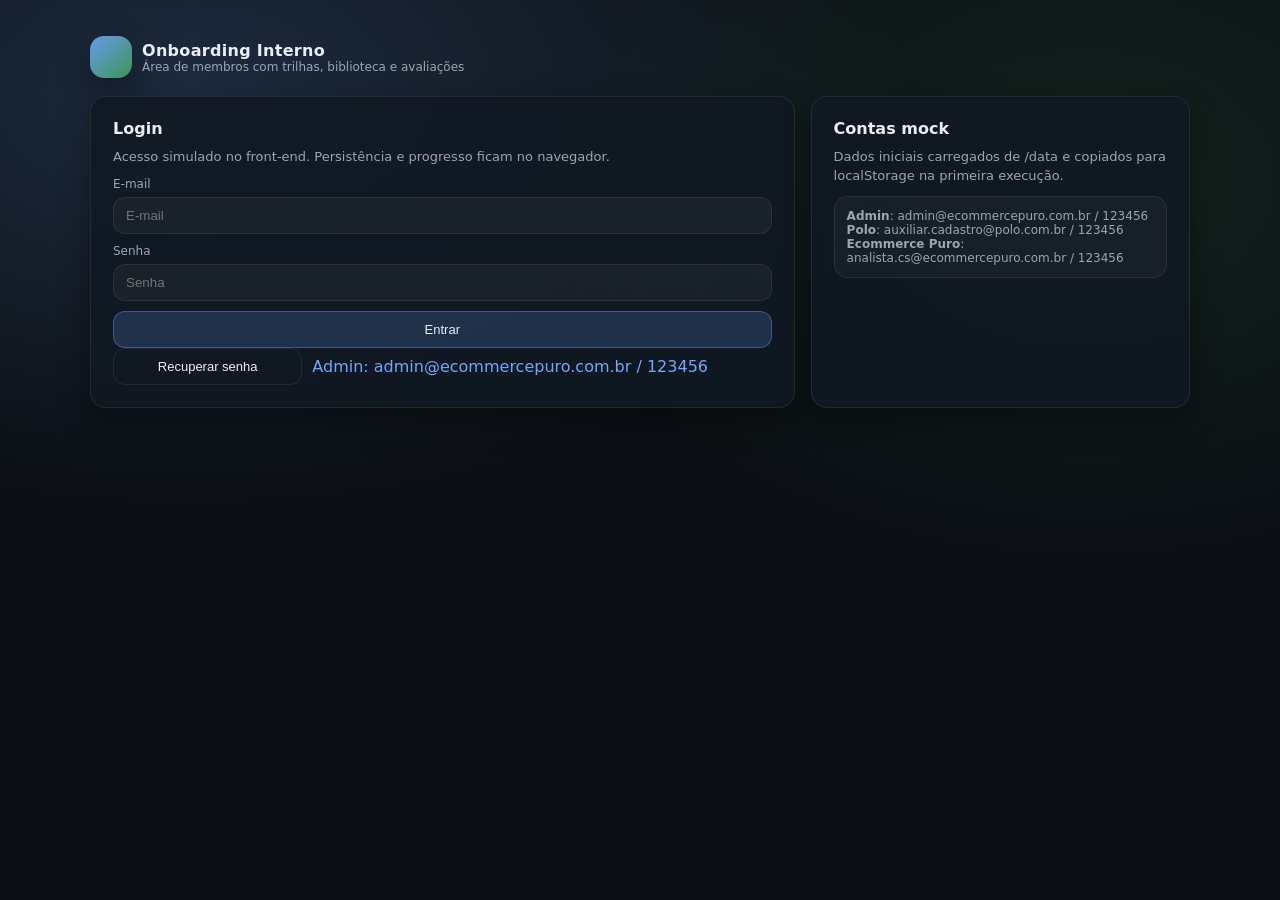
==== admin.html @ 1e60ab67 "primeira versão - onboarding" ====
<!doctype html>
<html lang="pt-br">
<head>
  <meta charset="utf-8" />
  <meta name="viewport" content="width=device-width,initial-scale=1" />
  <title>Onboarding Interno - Admin</title>
  <link rel="stylesheet" href="./assets/css/styles.css" />
</head>
<body>
  <div id="app" class="app"></div>

  <script type="module">
    import { ensureSeed } from "./assets/js/seed.js";
    import { bootAdmin } from "./assets/js/admin.js";

    await ensureSeed();
    bootAdmin(document.getElementById("app"));
  </script>
</body>
</html>
---- assets/css/styles.css ----
:root{
  --bg:#0b0f14;
  --card:#111823;
  --muted:#9aa6b2;
  --text:#e8eef5;
  --accent:#6ea8fe;
  --danger:#ff6b6b;
  --ok:#51cf66;
  --border:rgba(255,255,255,.08);
  --shadow: 0 12px 30px rgba(0,0,0,.35);
  --radius:16px;
  --pad:16px;
  --pad2:22px;
  --max:1100px;
  --font: ui-sans-serif, system-ui, -apple-system, Segoe UI, Roboto, Helvetica, Arial;
}

*{ box-sizing:border-box; }
html,body{ height:100%; }
body{
  margin:0;
  font-family:var(--font);
  color:var(--text);
  background: radial-gradient(1200px 700px at 15% 10%, rgba(110,168,254,.18), transparent 60%),
              radial-gradient(1000px 700px at 85% 20%, rgba(81,207,102,.10), transparent 55%),
              var(--bg);
}

a{ color:var(--accent); text-decoration:none; }
a:hover{ text-decoration:underline; }

.app{
  min-height:100%;
  padding:24px 16px 48px;
}

.container{
  max-width:var(--max);
  margin:0 auto;
}

.topbar{
  display:flex;
  align-items:center;
  justify-content:space-between;
  gap:12px;
  padding:12px 0 18px;
}

.brand{
  display:flex;
  align-items:center;
  gap:10px;
}
.logo{
  width:42px;height:42px;border-radius:14px;
  background: linear-gradient(135deg, rgba(110,168,254,.9), rgba(81,207,102,.65));
  box-shadow: var(--shadow);
}
.brand h1{
  margin:0;
  font-size:16px;
  letter-spacing:.3px;
}
.brand p{
  margin:0;
  color:var(--muted);
  font-size:12px;
}

.nav{
  display:flex;
  flex-wrap:wrap;
  gap:8px;
  align-items:center;
  justify-content:flex-end;
}

.btn{
  border:1px solid var(--border);
  background: rgba(255,255,255,.04);
  color:var(--text);
  padding:10px 12px;
  border-radius:12px;
  cursor:pointer;
  transition: transform .06s ease, background .15s ease, border-color .15s ease;
  font-size:13px;
}
.btn:hover{ background: rgba(255,255,255,.06); border-color: rgba(255,255,255,.12); }
.btn:active{ transform: translateY(1px); }
.btn.primary{ background: rgba(110,168,254,.18); border-color: rgba(110,168,254,.35); }
.btn.danger{ background: rgba(255,107,107,.13); border-color: rgba(255,107,107,.3); }
.btn.ghost{ background: transparent; }

.grid{
  display:grid;
  grid-template-columns: 1.3fr .7fr;
  gap:16px;
}
@media (max-width: 980px){
  .grid{ grid-template-columns: 1fr; }
}

.card{
  background: rgba(17,24,35,.88);
  border:1px solid var(--border);
  border-radius: var(--radius);
  padding: var(--pad2);
  box-shadow: var(--shadow);
}

.card h2, .card h3{
  margin:0 0 10px;
  font-size:16px;
}
.card p{
  margin:0 0 10px;
  color:var(--muted);
  font-size:13px;
  line-height:1.45;
}

.kpis{
  display:grid;
  grid-template-columns: repeat(3, 1fr);
  gap:12px;
}
@media (max-width: 680px){
  .kpis{ grid-template-columns:1fr; }
}
.kpi{
  padding:14px 14px;
  border-radius:14px;
  border:1px solid var(--border);
  background: rgba(255,255,255,.03);
}
.kpi .label{ font-size:12px; color:var(--muted); margin-bottom:6px; }
.kpi .value{ font-size:18px; font-weight:700; }

.progressbar{
  height:10px;
  border-radius:999px;
  background: rgba(255,255,255,.06);
  overflow:hidden;
  border:1px solid var(--border);
}
.progressbar > div{
  height:100%;
  width:0%;
  background: linear-gradient(90deg, rgba(110,168,254,.95), rgba(81,207,102,.85));
  transition: width .25s ease;
}

.table{
  width:100%;
  border-collapse: collapse;
  font-size:13px;
}
.table th, .table td{
  text-align:left;
  padding:10px 8px;
  border-bottom:1px solid rgba(255,255,255,.06);
}
.table th{ color: var(--muted); font-weight:600; }
.badge{
  display:inline-flex;
  align-items:center;
  padding:4px 8px;
  border-radius:999px;
  font-size:12px;
  border:1px solid var(--border);
  background: rgba(255,255,255,.03);
}
.badge.ok{ border-color: rgba(81,207,102,.35); background: rgba(81,207,102,.10); }
.badge.warn{ border-color: rgba(255,212,59,.35); background: rgba(255,212,59,.10); }
.badge.no{ border-color: rgba(255,107,107,.35); background: rgba(255,107,107,.12); }

.form{
  display:grid;
  gap:10px;
}
.field{
  display:grid;
  gap:6px;
}
.field label{
  font-size:12px;
  color: var(--muted);
}
.input, select, textarea{
  width:100%;
  padding:10px 12px;
  border-radius:12px;
  border:1px solid var(--border);
  background: rgba(255,255,255,.04);
  color: var(--text);
  outline:none;
}
textarea{ min-height:92px; resize:vertical; }

.row{
  display:flex;
  gap:10px;
  flex-wrap:wrap;
  align-items:center;
}
.row > *{ flex: 1 1 auto; }

.tabs{
  display:flex;
  flex-wrap:wrap;
  gap:8px;
  margin-bottom:12px;
}
.tab{
  padding:10px 12px;
  border-radius:12px;
  border:1px solid var(--border);
  background: rgba(255,255,255,.03);
  cursor:pointer;
  font-size:13px;
}
.tab.active{
  background: rgba(110,168,254,.16);
  border-color: rgba(110,168,254,.35);
}

.notice{
  padding:12px 12px;
  border-radius:14px;
  border:1px solid var(--border);
  background: rgba(255,255,255,.03);
  color: var(--muted);
  font-size:13px;
}

.chat{
  display:grid;
  grid-template-rows: 1fr auto;
  height: 520px;
  gap:10px;
}
.chatlog{
  overflow:auto;
  padding:10px;
  border-radius:14px;
  border:1px solid var(--border);
  background: rgba(255,255,255,.03);
}
.msg{
  max-width: 85%;
  padding:10px 12px;
  border-radius:14px;
  margin:8px 0;
  border:1px solid var(--border);
  background: rgba(255,255,255,.04);
  color: var(--text);
  font-size:13px;
  line-height:1.35;
}
.msg.me{
  margin-left:auto;
  background: rgba(110,168,254,.14);
  border-color: rgba(110,168,254,.28);
}
.msg .meta{
  font-size:11px;
  color: var(--muted);
  margin-top:6px;
}

.small{
  font-size:12px;
  color: var(--muted);
}

hr{ display:none; }
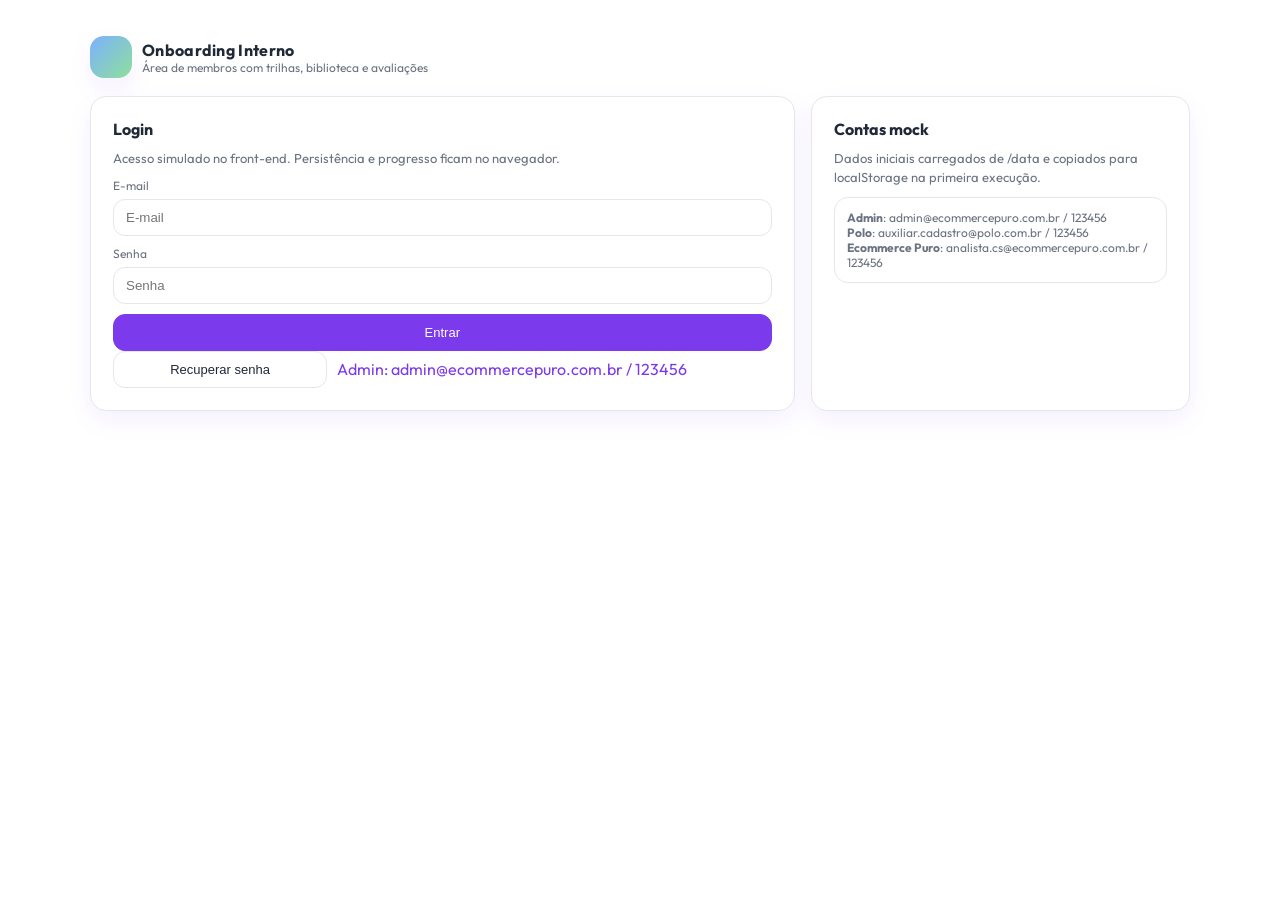
==== commit 1bb8ba00: "migrate system to RKIVE light visual identity" ====
--- a/admin.html
+++ b/admin.html
@@ -1,5 +1,6 @@
 <!doctype html>
 <html lang="pt-br">
+  <link href="https://fonts.googleapis.com/css2?family=Outfit:wght@300;400;500;600;700&display=swap" rel="stylesheet">
 <head>
   <meta charset="utf-8" />
   <meta name="viewport" content="width=device-width,initial-scale=1" />
--- a/assets/css/styles.css
+++ b/assets/css/styles.css
@@ -1,18 +1,24 @@
 :root{
-  --bg:#0b0f14;
-  --card:#111823;
-  --muted:#9aa6b2;
-  --text:#e8eef5;
-  --accent:#6ea8fe;
-  --danger:#ff6b6b;
-  --ok:#51cf66;
-  --border:rgba(255,255,255,.08);
-  --shadow: 0 12px 30px rgba(0,0,0,.35);
+  --bg:#ffffff;
+  --card:#ffffff;
+  --muted:#6b7280;
+  --text:#1f2937;
+
+  --accent:#7c3aed;
+  --accent-soft:#ede9fe;
+
+  --danger:#ef4444;
+  --ok:#22c55e;
+
+  --border:#e5e7eb;
+  --shadow: 0 10px 25px rgba(124,58,237,.08);
+
   --radius:16px;
   --pad:16px;
   --pad2:22px;
   --max:1100px;
-  --font: ui-sans-serif, system-ui, -apple-system, Segoe UI, Roboto, Helvetica, Arial;
+
+  --font:'Outfit', sans-serif;
 }
 
 *{ box-sizing:border-box; }
@@ -21,9 +27,7 @@
   margin:0;
   font-family:var(--font);
   color:var(--text);
-  background: radial-gradient(1200px 700px at 15% 10%, rgba(110,168,254,.18), transparent 60%),
-              radial-gradient(1000px 700px at 85% 20%, rgba(81,207,102,.10), transparent 55%),
-              var(--bg);
+  background: var(--bg);
 }
 
 a{ color:var(--accent); text-decoration:none; }
@@ -78,19 +82,31 @@
 
 .btn{
   border:1px solid var(--border);
-  background: rgba(255,255,255,.04);
+  background:#ffffff;
   color:var(--text);
-  padding:10px 12px;
+  padding:10px 14px;
   border-radius:12px;
   cursor:pointer;
-  transition: transform .06s ease, background .15s ease, border-color .15s ease;
-  font-size:13px;
-}
-.btn:hover{ background: rgba(255,255,255,.06); border-color: rgba(255,255,255,.12); }
-.btn:active{ transform: translateY(1px); }
-.btn.primary{ background: rgba(110,168,254,.18); border-color: rgba(110,168,254,.35); }
-.btn.danger{ background: rgba(255,107,107,.13); border-color: rgba(255,107,107,.3); }
-.btn.ghost{ background: transparent; }
+  font-size:13px;
+  transition:.2s ease;
+}
+
+.btn:hover{
+  background:var(--accent-soft);
+  border-color:var(--accent);
+}
+
+.btn.primary{
+  background:var(--accent);
+  border-color:var(--accent);
+  color:#ffffff;
+}
+
+.btn.danger{
+  background:var(--danger);
+  border-color:var(--danger);
+  color:#ffffff;
+}
 
 .grid{
   display:grid;
@@ -102,7 +118,7 @@
 }
 
 .card{
-  background: rgba(17,24,35,.88);
+  background: var(--card);
   border:1px solid var(--border);
   border-radius: var(--radius);
   padding: var(--pad2);
@@ -147,7 +163,7 @@
 .progressbar > div{
   height:100%;
   width:0%;
-  background: linear-gradient(90deg, rgba(110,168,254,.95), rgba(81,207,102,.85));
+  background: linear-gradient(90deg, #7c3aed, #a78bfa);
   transition: width .25s ease;
 }
 
